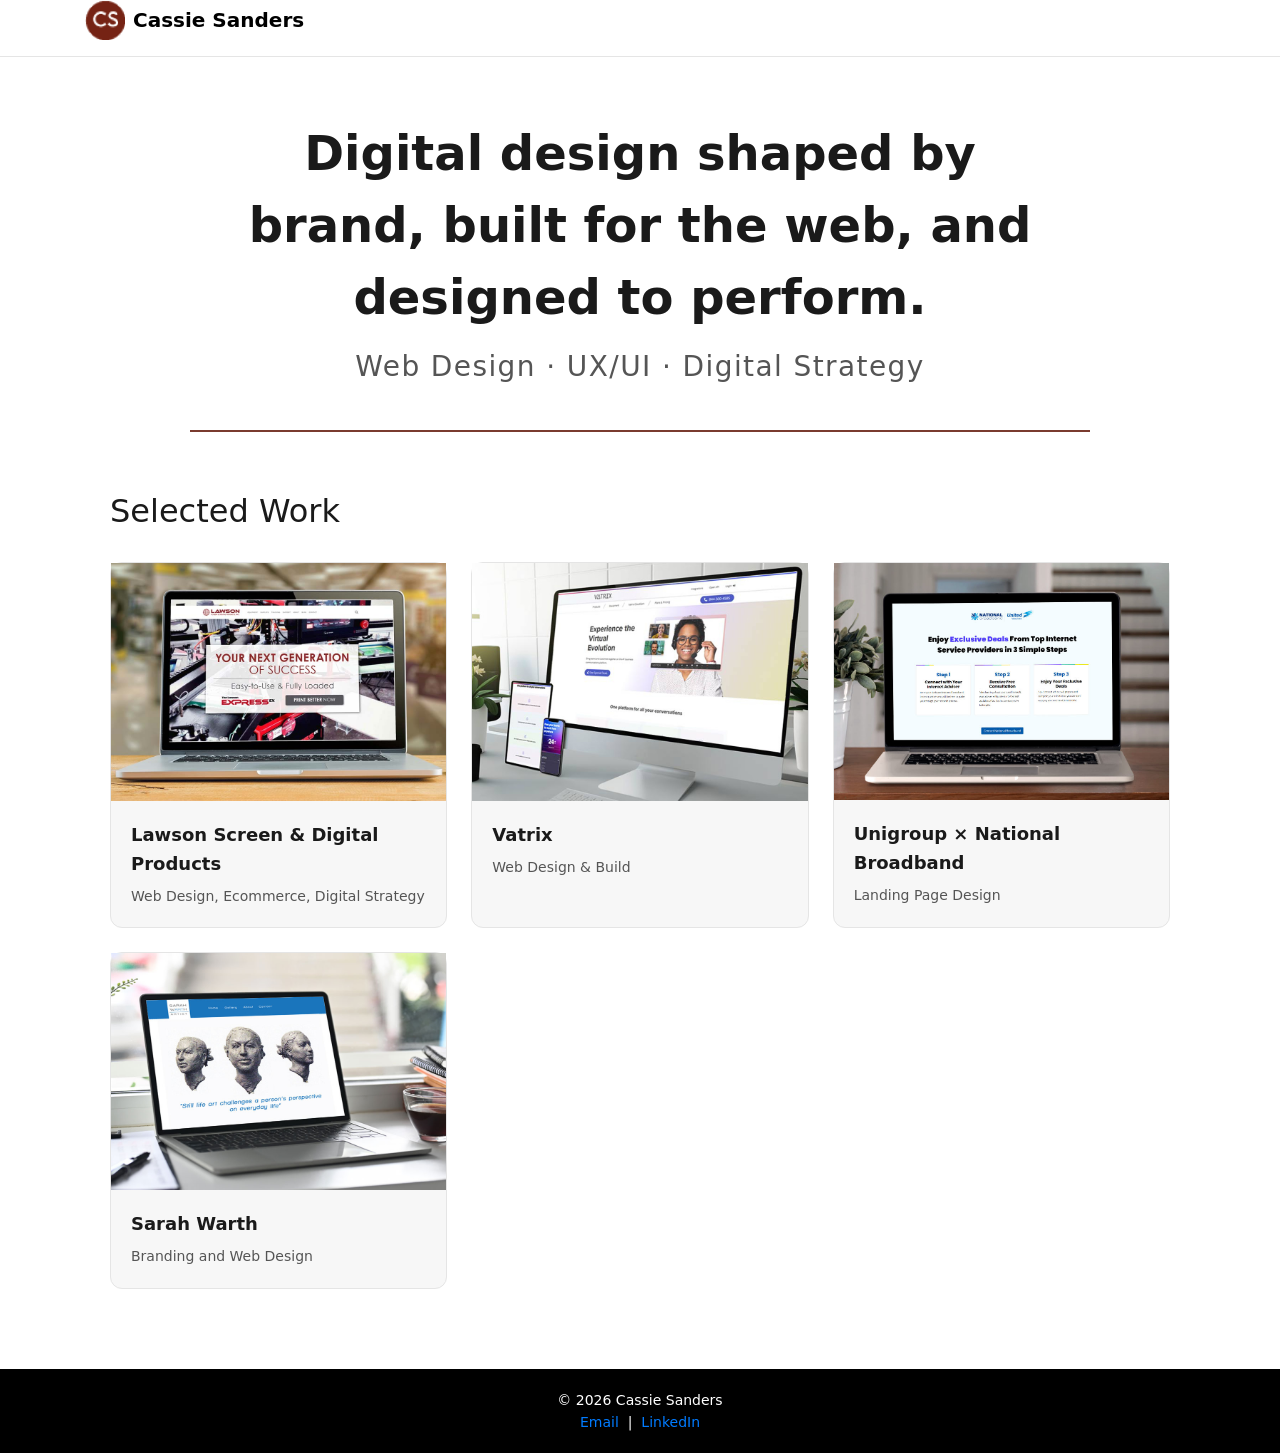
==== index.html @ 9bb44ce7 "Update index.html" ====
<!DOCTYPE html>
<html lang="en">
<head>
<meta charset="UTF-8">
<meta name="description" content="Cassie Sanders' Portfolio">
<meta name="keywords" content="Web design, graphic design">
<meta name="author" content="Cassandra Sanders">
<meta name="viewport" content="width=device-width, initial-scale=1.0">

<title>Cassie Sanders' Portfolio</title>
<link rel="icon" type="image/x-icon" href="favicon.ico">
<link rel="stylesheet" href="https://stackpath.bootstrapcdn.com/bootstrap/4.3.1/css/bootstrap.min.css">
<link rel="stylesheet" href="css/global.css">

  

<style>
  :root {
    --text: #1a1a1a;
    --subtle: #555;
    --accent: #7a3b2f;
    --bg: #ffffff;
    --card-bg: #f7f7f7;
    --border: #e5e5e5;
    --footer-bg: #000000;
    --footer-text: #ffffff;
    --radius: 12px;
    --font: system-ui, -apple-system, BlinkMacSystemFont, "Segoe UI", sans-serif;
  }

  body {
    margin: 0;
    font-family: var(--font);
    background: var(--bg);
    color: var(--text);
    line-height: 1.6;
  }
  a span.brand-name {
    color: black;
    font-size: 20px;
    font-weight: 600;
}

  /* Hero */
  .hero {
    max-width: 900px;
    margin: 60px auto;
    text-align: center;
    padding: 0 20px;
    border-bottom: 2px double #7a3b2f;
  }

  .tagline {
    font-size: 3rem;
    line-height:1.5;
    font-weight: 600;
    margin-bottom: 12px;
  }

  .titles {
    font-size: 1.75rem;
    color: var(--subtle);
    letter-spacing: 0.05em;
    margin-bottom:40px;
  }

  /* Work Section */
  .work-section {
    max-width: 1100px;
    margin: 60px auto;
    padding: 0 20px;
  }

  .work-text{ padding: 20px;}

  .work-grid {
    display: grid;
    grid-template-columns: repeat(auto-fit, minmax(260px, 1fr));
    gap: 24px;
    margin-top: 32px;
  }

  .responsive-img{display:inline-block;
                  width:100%;
                  height:auto;}
  .work-card {
    background: var(--card-bg);
    border: 1px solid var(--border);
    border-radius: var(--radius);
    text-decoration: none;
    color: var(--text);
    transition: 0.2s ease;
  }

  .work-card:hover {
    transform: translateY(-4px);
    box-shadow: 0 6px 18px rgba(0,0,0,0.08);
  }

  .work-title {
    font-size: 18px;
    font-weight: 600;
    margin-bottom: 6px;
  }

  .work-role {
    font-size: 14px;
    color: var(--subtle);
  }

  /* Footer */
  footer {
    background: var(--footer-bg);
    color: var(--footer-text);
    text-align: center;
    padding: 20px;
    margin-top: 80px;
    font-size: 14px;
  }

  html, body {
  height: 100%;
}

html, body {
  height: 100%;
}



</style>

<script src="js/header.js" defer></script>
<script src="js/footer.js" defer></script>
</head>

<body>

 <header-component></header-component>

<section class="hero">
  <h1 class="tagline">
    Digital design shaped by brand, built for the web, and designed to perform.
  </h1>
  <p class="titles">Web Design · UX/UI · Digital Strategy</p>
</section>

<section class="work-section">
  <h2>Selected Work</h2>

  <div class="work-grid">

    <a href="lawsonsp.html" class="work-card">
      <div class="work-img"><img class="responsive-img" alt="lawson-cover-photo" src="images/lawson_cover_photo.jpg"></div>
      <div class="work-text">
      <div class="work-title">Lawson Screen & Digital Products</div>
      <div class="work-role">Web Design, Ecommerce, Digital Strategy</div>
      </div>
    </a>

    <a href="vatrix.html" class="work-card">
      <div class="work-img"><img class="responsive-img" alt="vatrix-cover-photo" src="images/vatrix_responsive_enivornment3.jpg"></div>
      <div class="work-text">
      <div class="work-title">Vatrix</div>
      <div class="work-role">Web Design & Build</div>
          </div>
    </a>

    <a href="unigroup.html" class="work-card">
      <div class="work-img"><img class="responsive-img" alt="unigroup-cover-photo" src="images/unigroup_hero.jpg"></div>
      <div class="work-text">
      <div class="work-title">Unigroup × National Broadband</div>
      <div class="work-role">Landing Page Design</div>
          </div>
    </a>

    <a href="swarth.html" class="work-card">
     
      <div class="work-img"><img class="responsive-img" alt="swarth-cover-photo" src="images/swarth_hero.jpg"></div>
       <div class="work-text">
      <div class="work-title">Sarah Warth</div>
      <div class="work-role">Branding and Web Design</div>
      </div>
    </a>

  </div>
</section>

<footer-component></footer-component>

<!-- Bootstrap 4 JS-->
<script src="https://code.jquery.com/jquery-3.2.1.slim.min.js" integrity="sha384-KJ3o2DKtIkvYIK3UENzmM7KCkRr/rE9/Qpg6aAZGJwFDMVNA/GpGFF93hXpG5KkN" crossorigin="anonymous"></script>
<script src="https://cdn.jsdelivr.net/npm/popper.js@1.12.9/dist/umd/popper.min.js" integrity="sha384-ApNbgh9B+Y1QKtv3Rn7W3mgPxhU9K/ScQsAP7hUibX39j7fakFPskvXusvfa0b4Q" crossorigin="anonymous"></script>
<script src="https://cdn.jsdelivr.net/npm/bootstrap@4.0.0/dist/js/bootstrap.min.js" integrity="sha384-JZR6Spejh4U02d8jOt6vLEHfe/JQGiRRSQQxSfFWpi1MquVdAyjUar5+76PVCmYl" crossorigin="anonymous"></script>
<!--End Bootstrap 4 JS-->
</body>



</html>
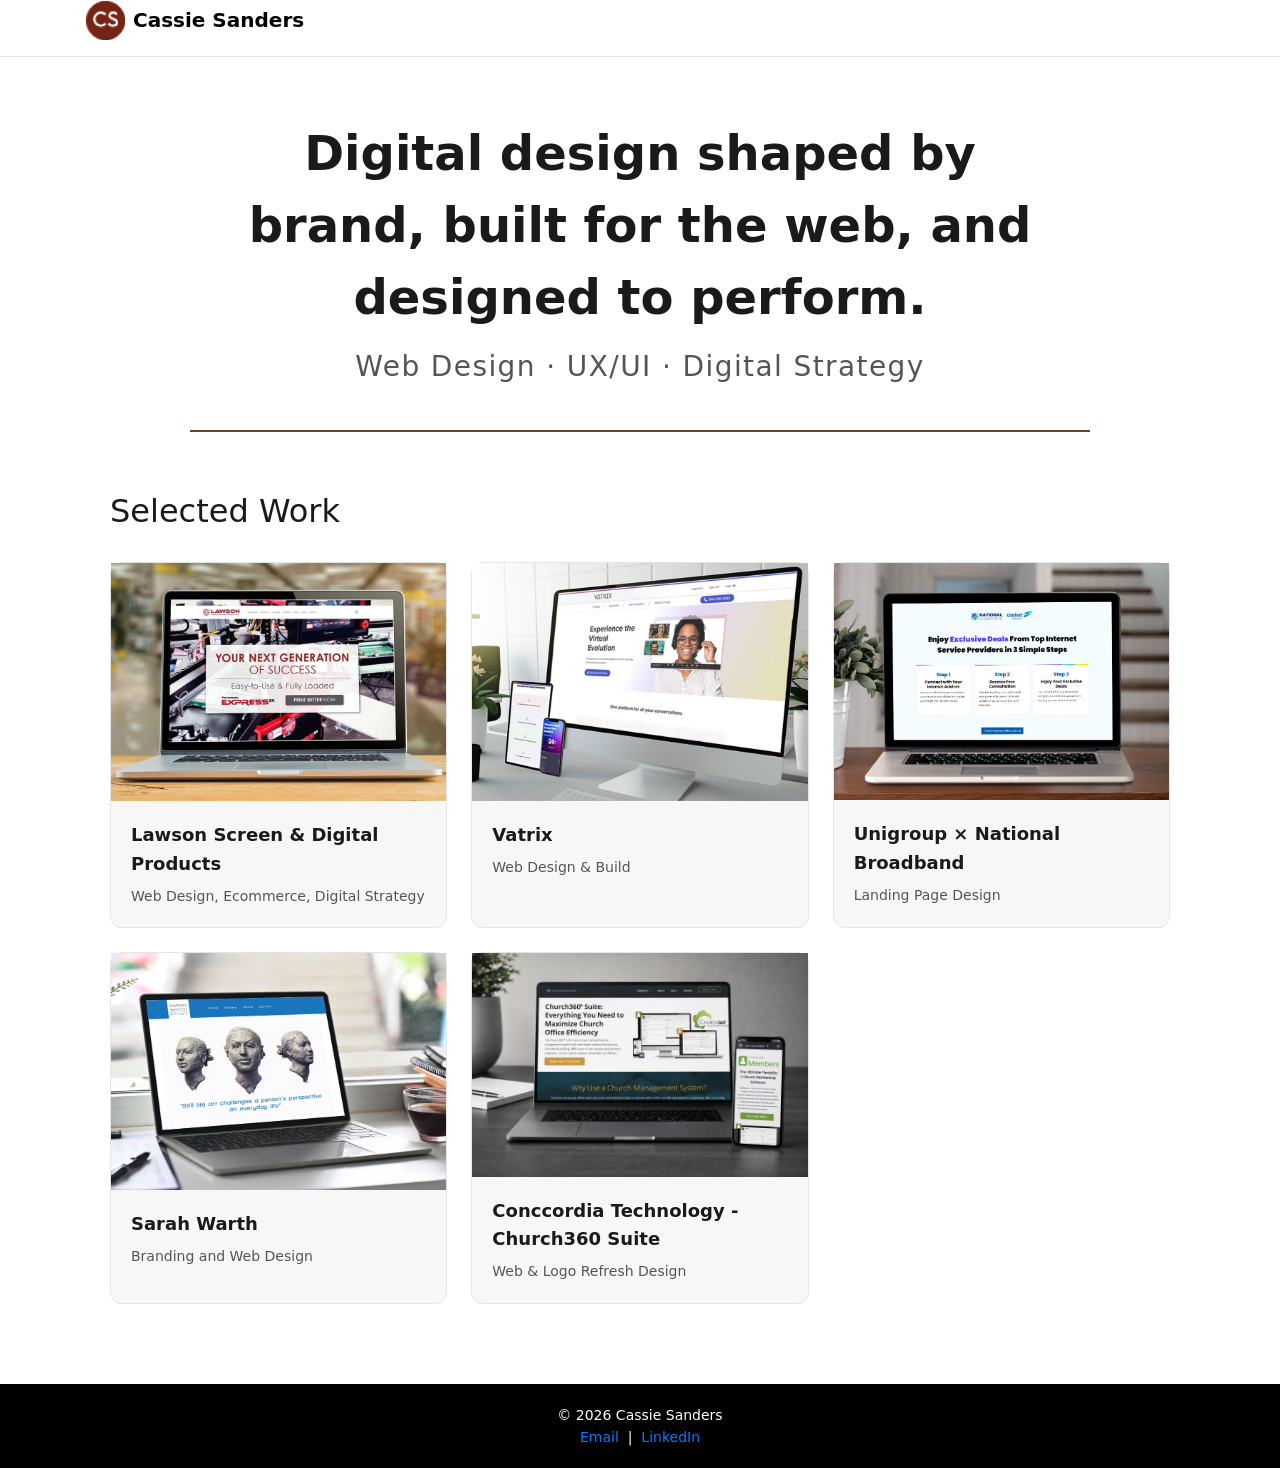
==== commit b2343a63: "Update index.html" ====
--- a/index.html
+++ b/index.html
@@ -183,6 +183,15 @@
       </div>
     </a>
 
+        <a href="concordiatechnology.html" class="work-card">
+     
+      <div class="work-img"><img class="responsive-img" alt="swarth-cover-photo" src="images/church360/church360_cover.png"></div>
+       <div class="work-text">
+      <div class="work-title">Conccordia Technology - Church360 Suite</div>
+      <div class="work-role">Web & Logo Refresh Design</div>
+      </div>
+    </a>
+
   </div>
 </section>
 
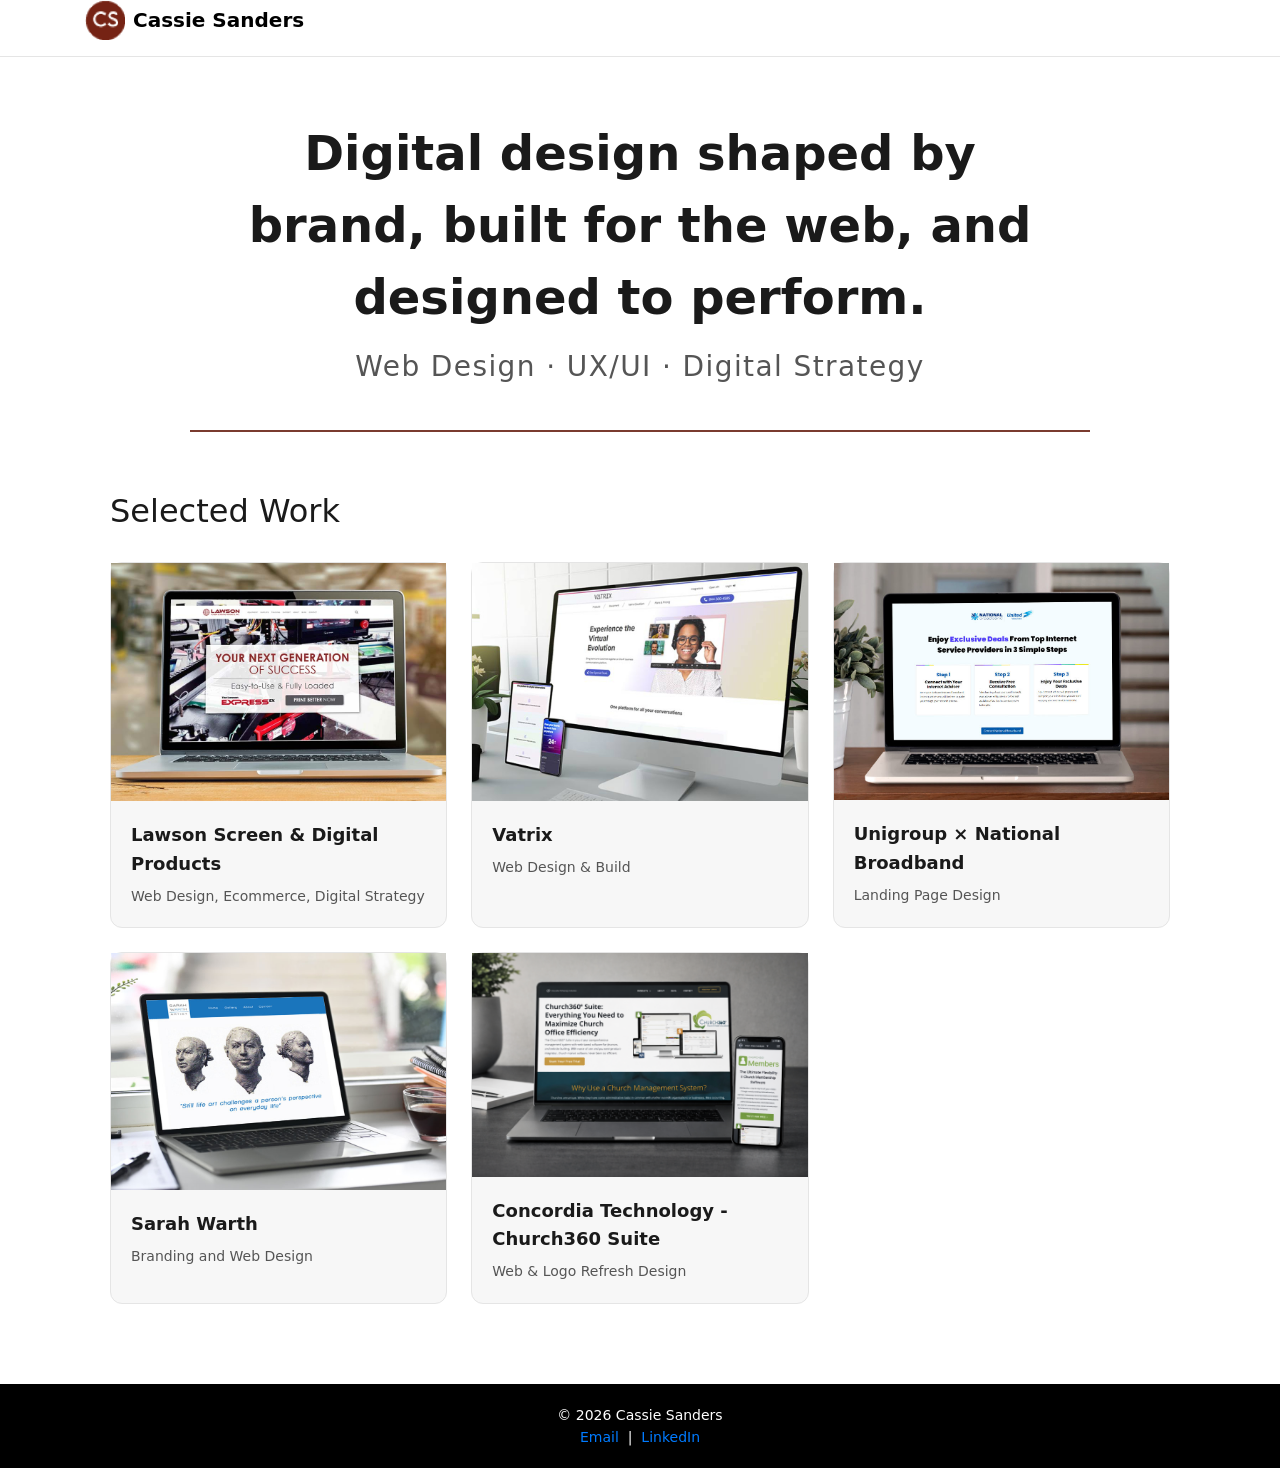
==== commit 1349cc6c: "Update index.html" ====
--- a/index.html
+++ b/index.html
@@ -187,7 +187,7 @@
      
       <div class="work-img"><img class="responsive-img" alt="swarth-cover-photo" src="images/church360/church360_cover.png"></div>
        <div class="work-text">
-      <div class="work-title">Conccordia Technology - Church360 Suite</div>
+      <div class="work-title">Concordia Technology - Church360 Suite</div>
       <div class="work-role">Web & Logo Refresh Design</div>
       </div>
     </a>
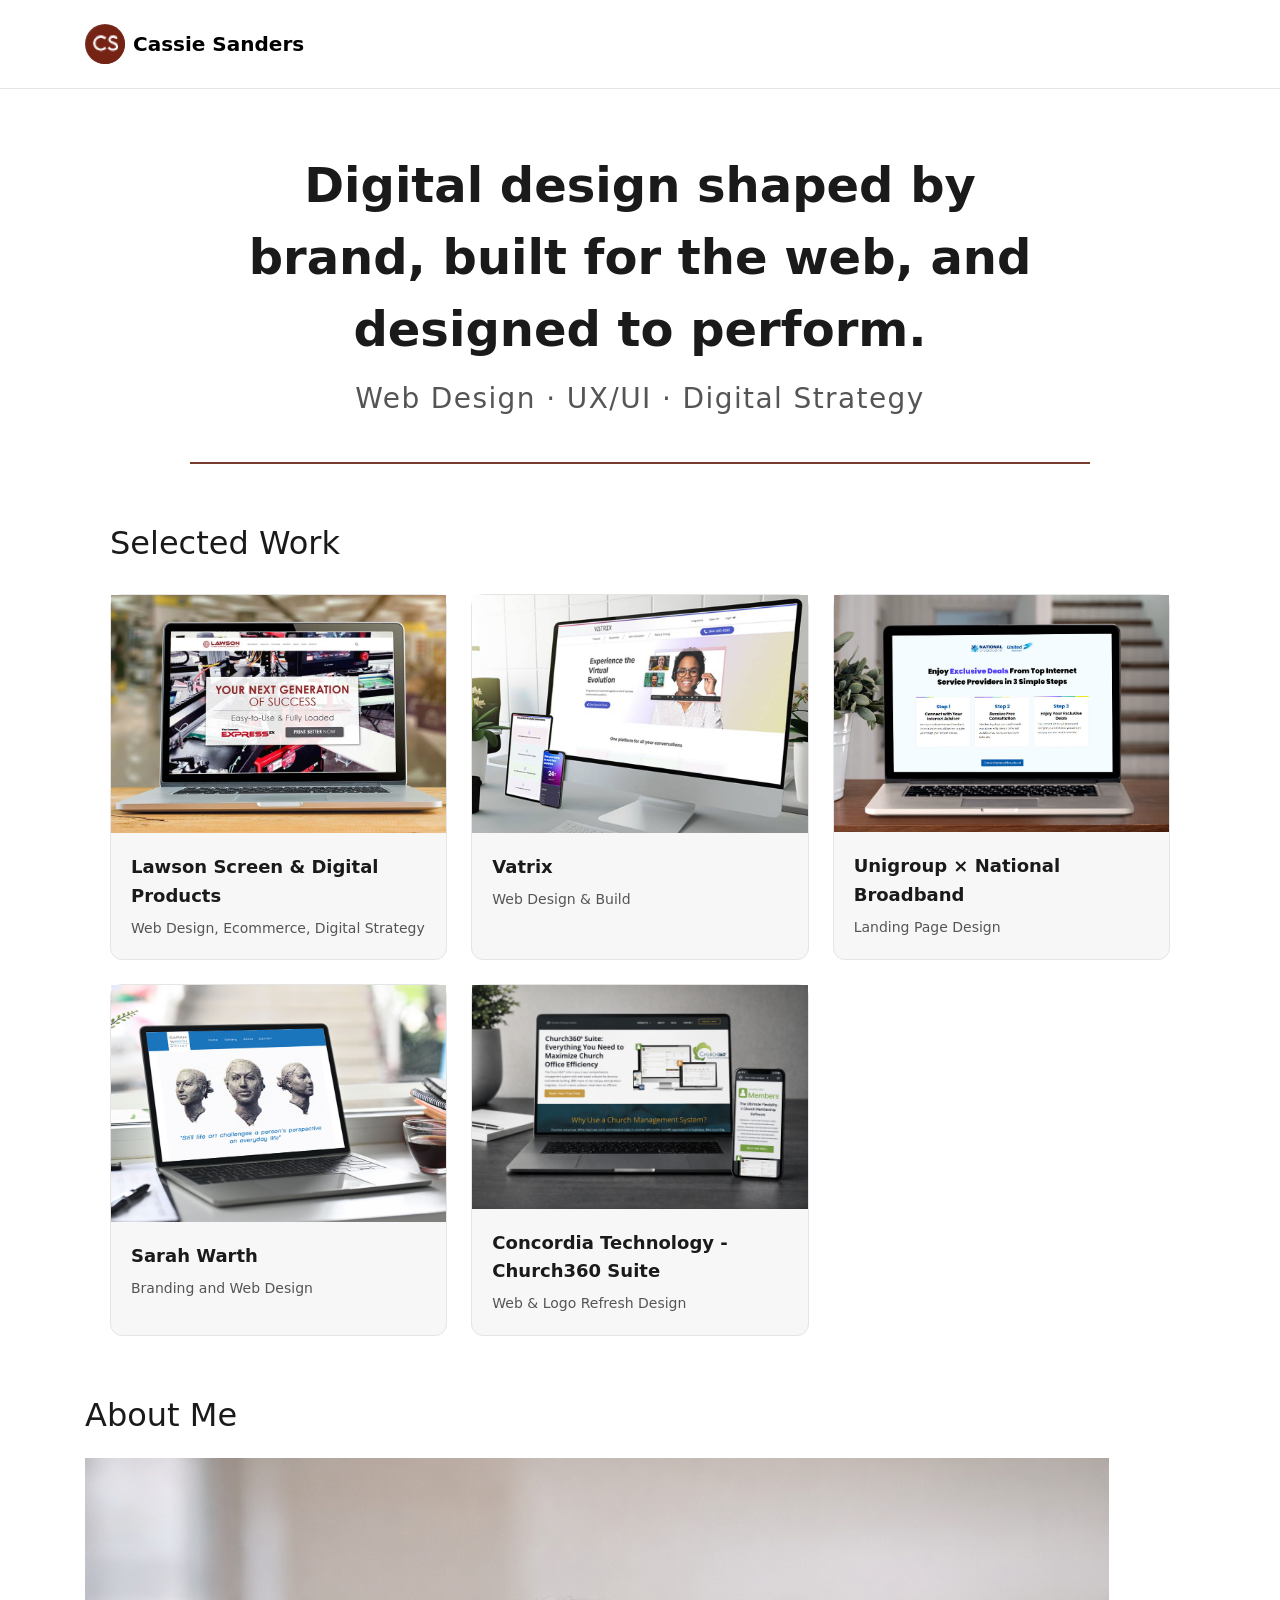
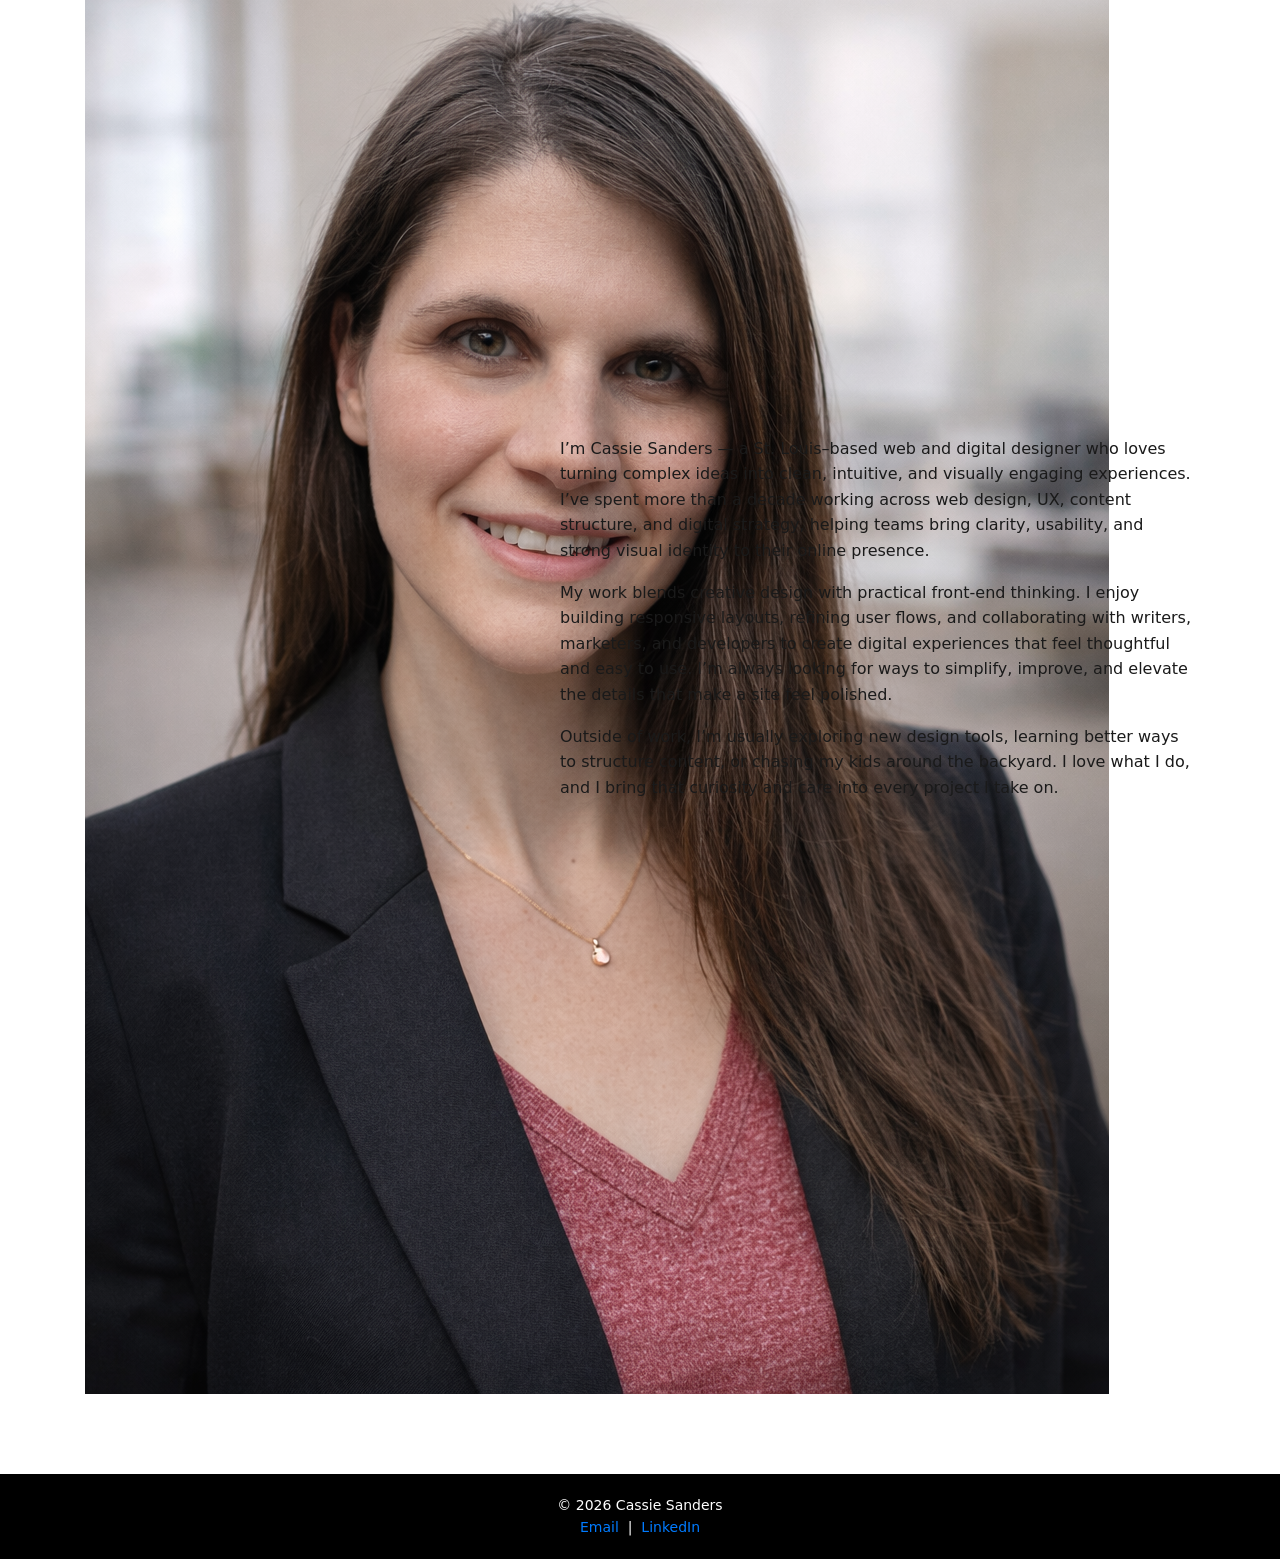
==== commit 8dccbba9: "Update index.html" ====
--- a/index.html
+++ b/index.html
@@ -195,6 +195,33 @@
   </div>
 </section>
 
+  <section id="about-me" class="about-section">
+  <div class="container">
+    <h2>About Me</h2>
+
+    <div class="row align-items-center mt-4">
+      <div class="col-12 col-md-5 mb-4 mb-md-0">
+        <img src="images/sanders_photo.png" alt="Cassie Sanders" class="about-photo">
+      </div>
+
+      <div class="col-12 col-md-7">
+        <p>
+          I’m Cassie Sanders — a St. Louis–based web and digital designer who loves turning complex ideas into clean, intuitive, and visually engaging experiences. I’ve spent more than a decade working across web design, UX, content structure, and digital strategy, helping teams bring clarity, usability, and strong visual identity to their online presence.
+        </p>
+
+        <p>
+          My work blends creative design with practical front‑end thinking. I enjoy building responsive layouts, refining user flows, and collaborating with writers, marketers, and developers to create digital experiences that feel thoughtful and easy to use. I’m always looking for ways to simplify, improve, and elevate the details that make a site feel polished.
+        </p>
+
+        <p>
+          Outside of work, I’m usually exploring new design tools, learning better ways to structure content, or chasing my kids around the backyard. I love what I do, and I bring that curiosity and care into every project I take on.
+        </p>
+      </div>
+    </div>
+  </div>
+</section>
+
+
 <footer-component></footer-component>
 
 <!-- Bootstrap 4 JS-->
--- a/css/global.css
+++ b/css/global.css
@@ -0,0 +1,85 @@
+/* ============================
+   GLOBAL HEADER
+   ============================ */
+
+header.global-header {
+  background: var(--bg);
+  border-bottom: 1px solid var(--border);
+  padding: 24px 32px;
+}
+
+/* Brand container */
+.brand {
+  display: flex;
+  align-items: center;
+  text-decoration: none;
+  color: var(--text);
+}
+a span.brand-name {
+    color: black;
+    font-size: 20px;
+    font-weight: 600;}
+
+
+.brand-logo .full-image {
+    display: block;
+    width: 100%;
+    max-width: 40px;
+}
+
+/* Circle logo container */
+.brand-logo {
+  width: 40px;
+  height: 40px;
+  border-radius: 50%;
+  background: var(--accent);
+  display: flex;
+  align-items: center;
+  justify-content: center;
+  overflow: hidden; /* ensures PNG fits cleanly */
+  margin-right: 12px; /* replaces gap (Bootstrap 4 safe) */
+}
+
+/* Logo image inside circle */
+.brand-logo img {
+  width: 100%;
+  height: 100%;
+  object-fit: cover;
+}
+
+/* Name text */
+a span.brand-name {
+  font-size: 18px;
+  font-weight: 600;
+  color: var(--text);
+}
+
+
+/* --- BUTTONS --- */
+.case-nav .btn {
+  padding: 12px 24px;
+  font-size: 1rem;
+  border-radius: 8px;
+  font-weight: 600;
+}
+
+.case-nav .btn-primary {
+  background-color: var(--accent);
+  border-color: var(--accent);
+}
+
+.case-nav .btn-primary:hover {
+  background-color: #5f2e24;
+  border-color: #5f2e24;
+}
+
+.case-nav .btn-outline-secondary {
+  color: var(--subtle);
+  border-color: var(--border);
+}
+
+.case-nav .btn-outline-secondary:hover {
+  background-color: var(--card-bg);
+}
+
+
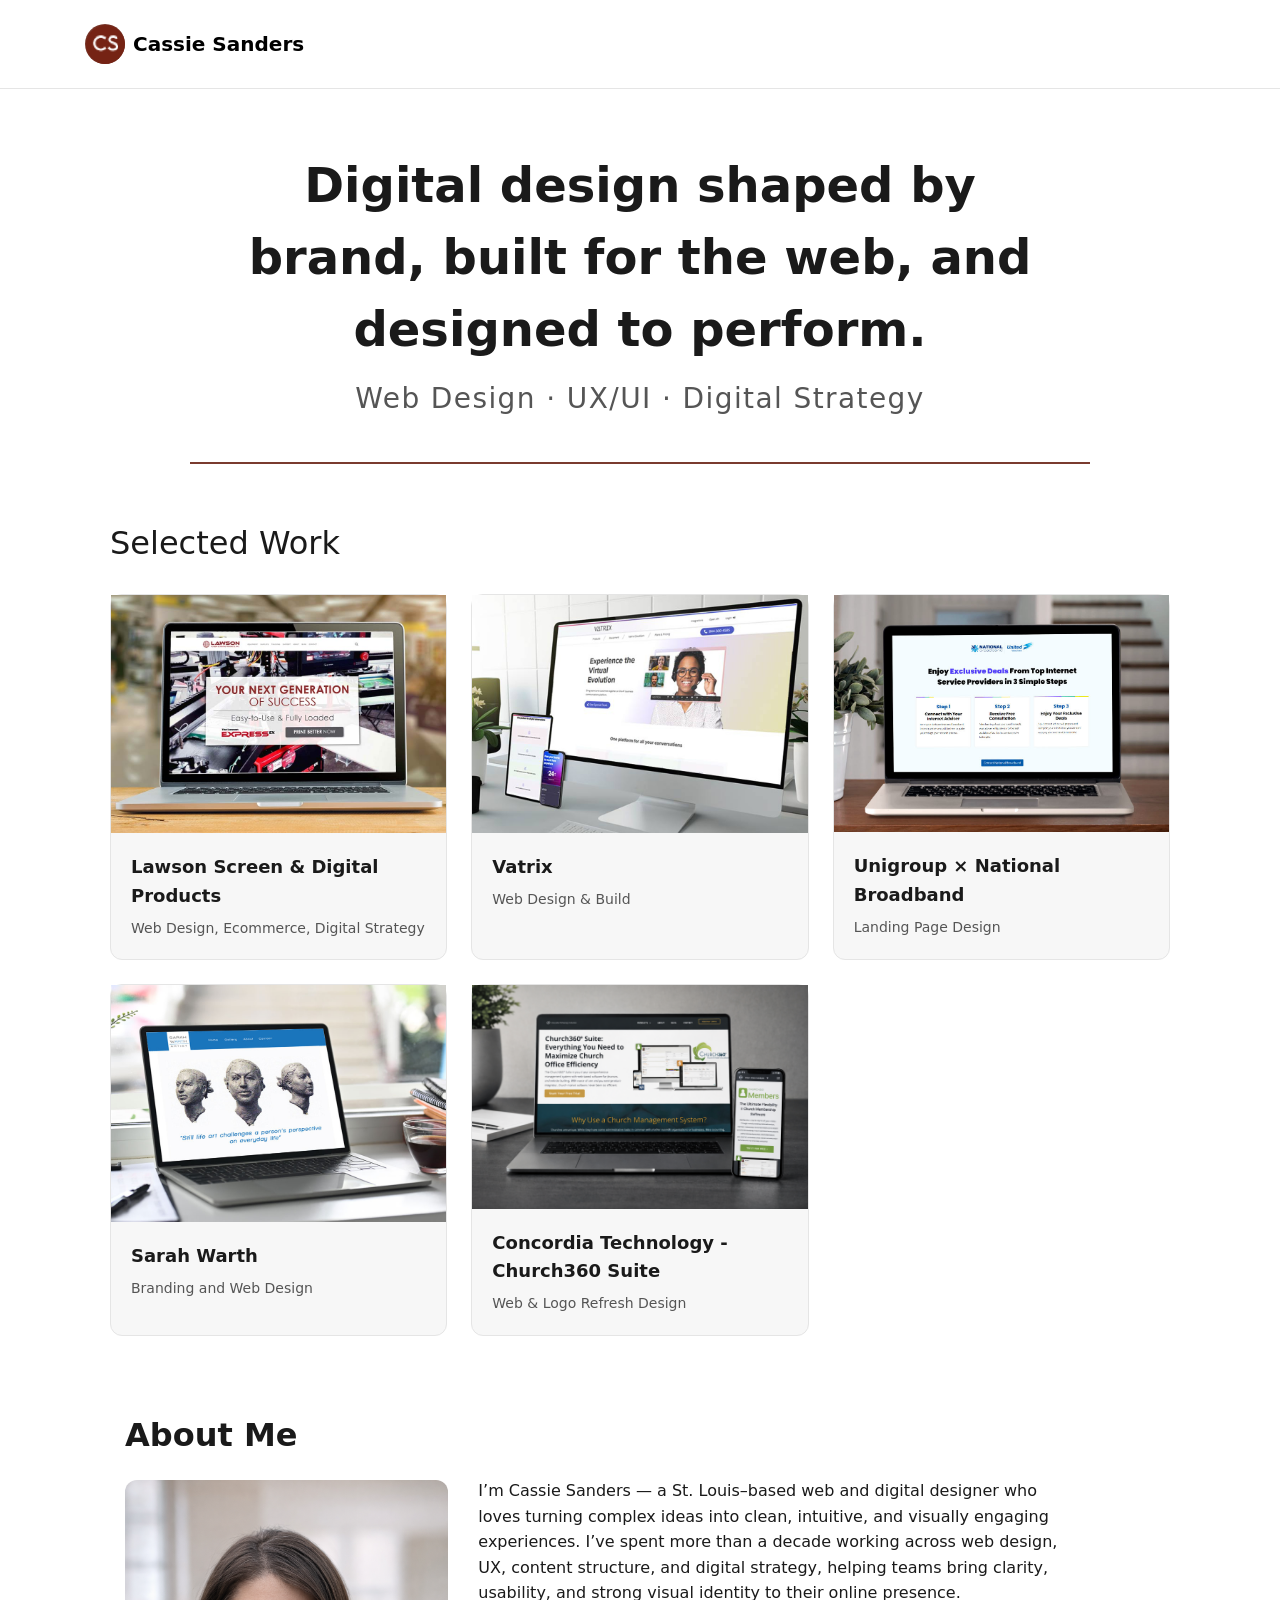
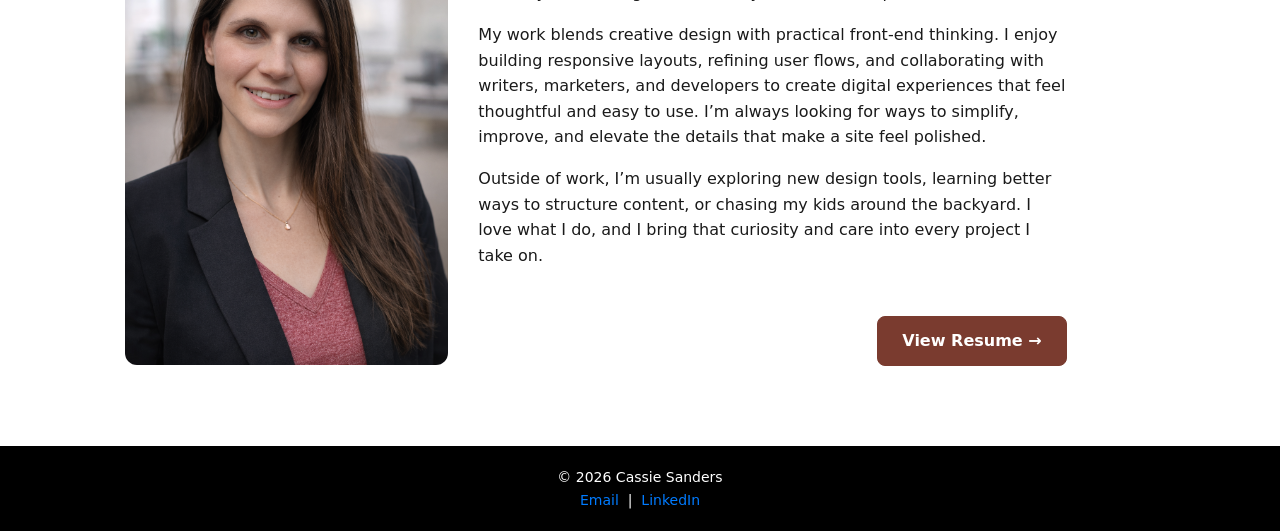
==== commit ecc1ac2e: "Update index.html" ====
--- a/index.html
+++ b/index.html
@@ -198,24 +198,29 @@
   <section id="about-me" class="about-section">
   <div class="container">
     <h2>About Me</h2>
-
     <div class="row align-items-center mt-4">
-      <div class="col-12 col-md-5 mb-4 mb-md-0">
+      <div class="col-12 col-md-4 mb-4 mb-md-0">
         <img src="images/sanders_photo.png" alt="Cassie Sanders" class="about-photo">
       </div>
 
       <div class="col-12 col-md-7">
+        <p>I’m Cassie Sanders — a St. Louis–based web and digital designer who loves turning complex ideas into clean, intuitive, and visually engaging experiences. 
+          I’ve spent more than a decade working across web design, UX, content structure, and digital strategy, helping teams bring clarity, usability, and strong visual identity to their online presence.
+        </p>
         <p>
-          I’m Cassie Sanders — a St. Louis–based web and digital designer who loves turning complex ideas into clean, intuitive, and visually engaging experiences. I’ve spent more than a decade working across web design, UX, content structure, and digital strategy, helping teams bring clarity, usability, and strong visual identity to their online presence.
+          My work blends creative design with practical front‑end thinking. I enjoy building responsive layouts, refining user flows, and collaborating with writers, marketers, and developers to create digital experiences that feel thoughtful and easy to use. 
+          I’m always looking for ways to simplify, improve, and elevate the details that make a site feel polished.
         </p>
-
-        <p>
-          My work blends creative design with practical front‑end thinking. I enjoy building responsive layouts, refining user flows, and collaborating with writers, marketers, and developers to create digital experiences that feel thoughtful and easy to use. I’m always looking for ways to simplify, improve, and elevate the details that make a site feel polished.
-        </p>
-
         <p>
           Outside of work, I’m usually exploring new design tools, learning better ways to structure content, or chasing my kids around the backyard. I love what I do, and I bring that curiosity and care into every project I take on.
         </p>
+
+         <div class="case-nav d-flex justify-content-between mt-5">
+  <span></span>
+  <a href="CSandersResume.pdf" class="btn btn-primary">View Resume →</a>
+</div>
+
+        
       </div>
     </div>
   </div>
--- a/css/global.css
+++ b/css/global.css
@@ -82,4 +82,24 @@
   background-color: var(--card-bg);
 }
 
+/* === About Section === */
+.about-section {
+  max-width: 1100px;
+  margin: 80px auto;
+  padding: 0 20px;
+}
 
+.about-section h2 {
+  font-size: 2rem;
+  font-weight: 600;
+  margin-bottom: 24px;
+}
+
+.about-photo {
+  width: 100%;
+  border-radius: var(--radius);
+  object-fit: cover;
+}
+
+
+
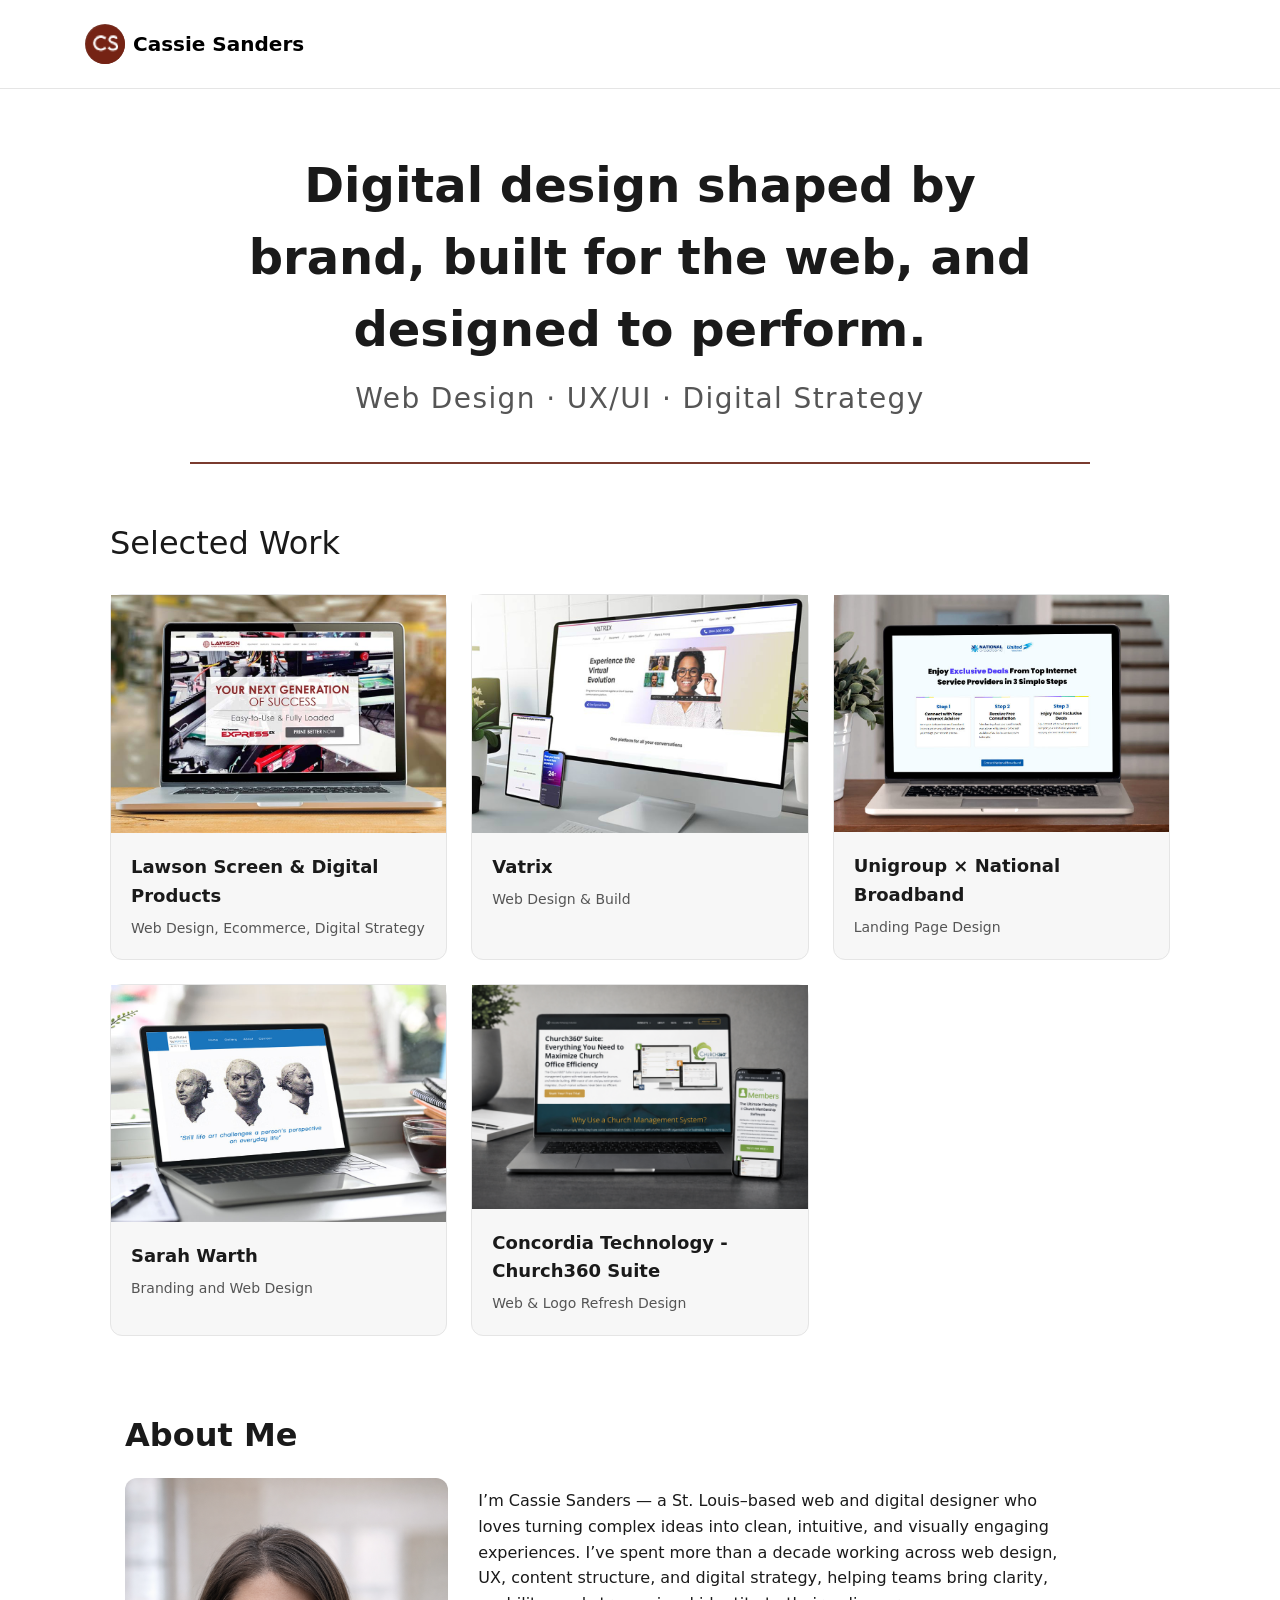
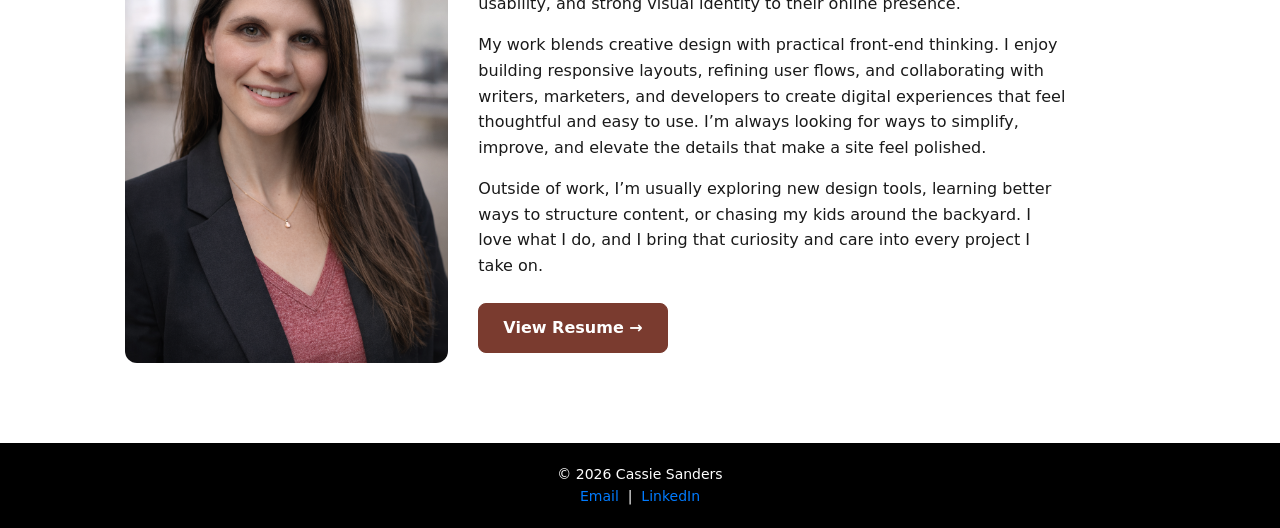
==== commit a0b06bc2: "Update index.html" ====
--- a/index.html
+++ b/index.html
@@ -215,9 +215,9 @@
           Outside of work, I’m usually exploring new design tools, learning better ways to structure content, or chasing my kids around the backyard. I love what I do, and I bring that curiosity and care into every project I take on.
         </p>
 
-         <div class="case-nav d-flex justify-content-between mt-5">
+         <div class="case-nav d-flex mt-4">
   <span></span>
-  <a href="CSandersResume.pdf" class="btn btn-primary">View Resume →</a>
+  <a href="CSandersResume.pdf" target="_blank" class="btn btn-primary">View Resume →</a>
 </div>
 
         
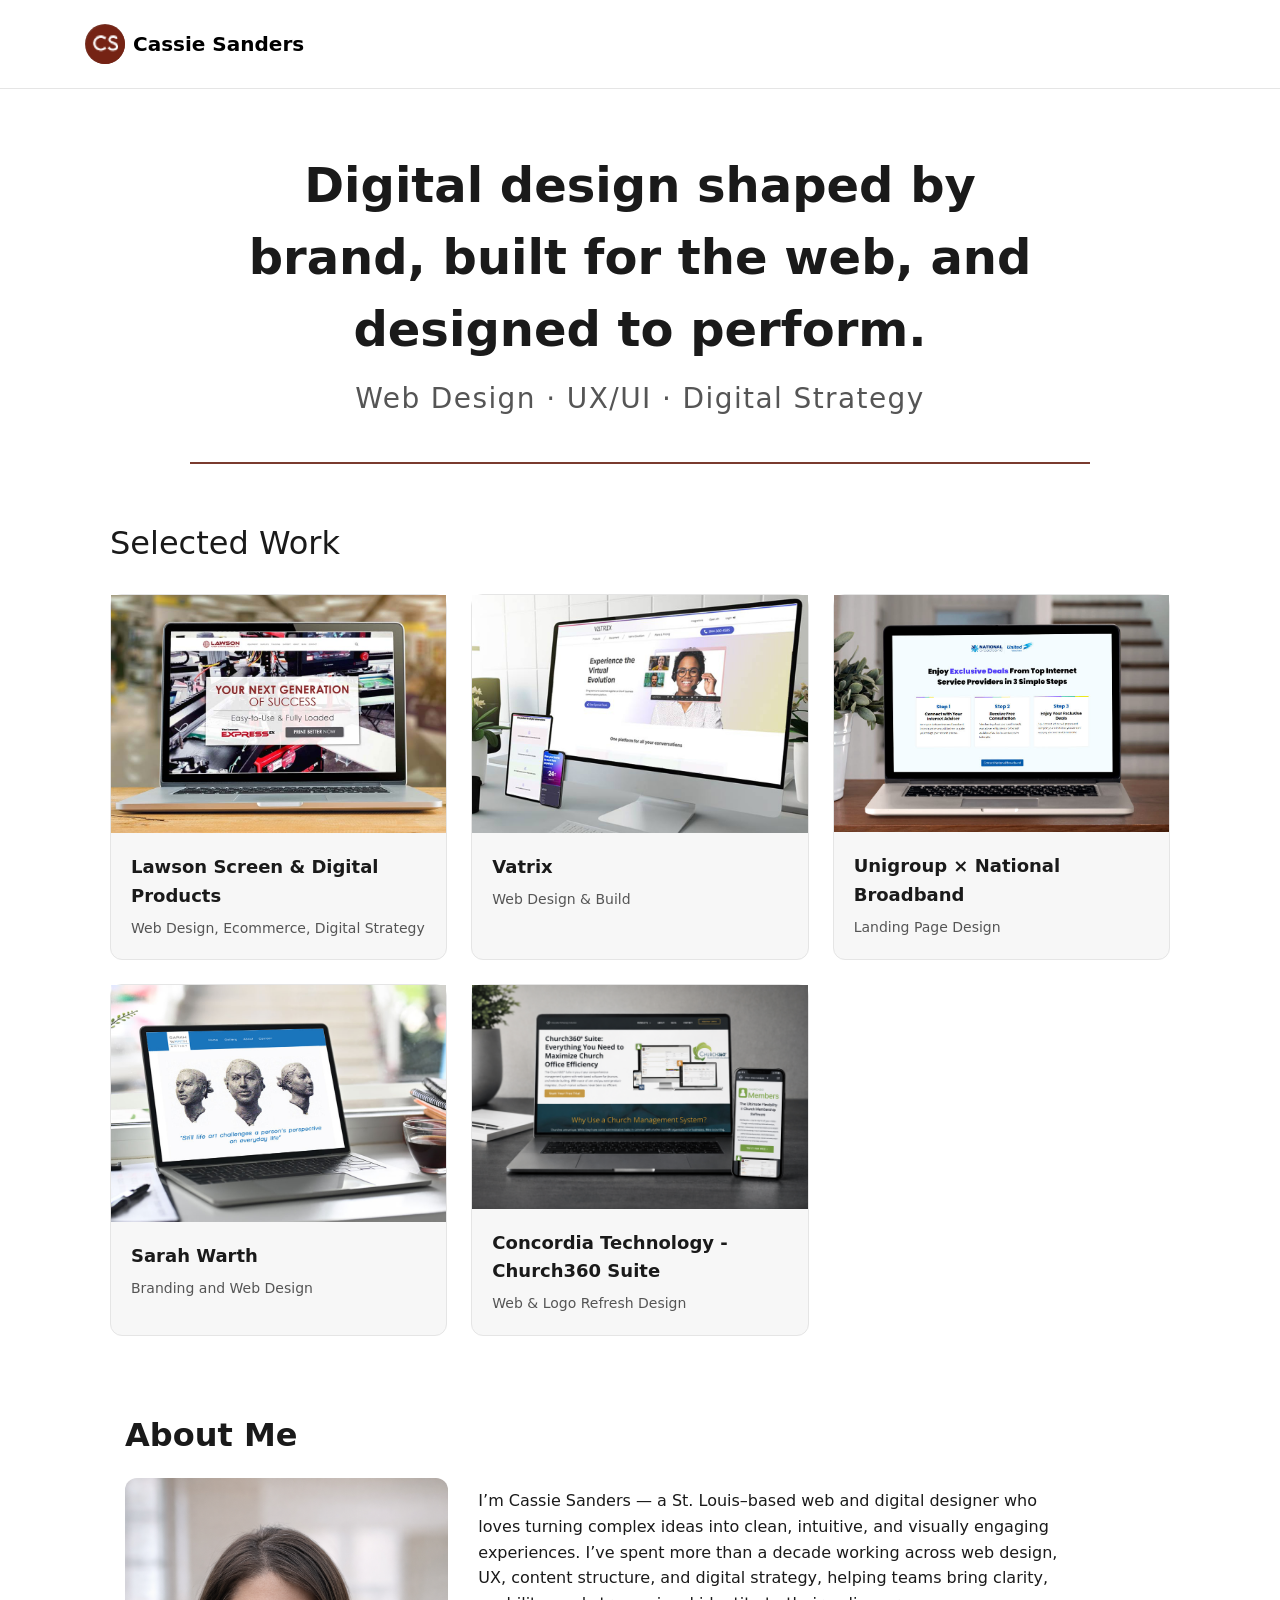
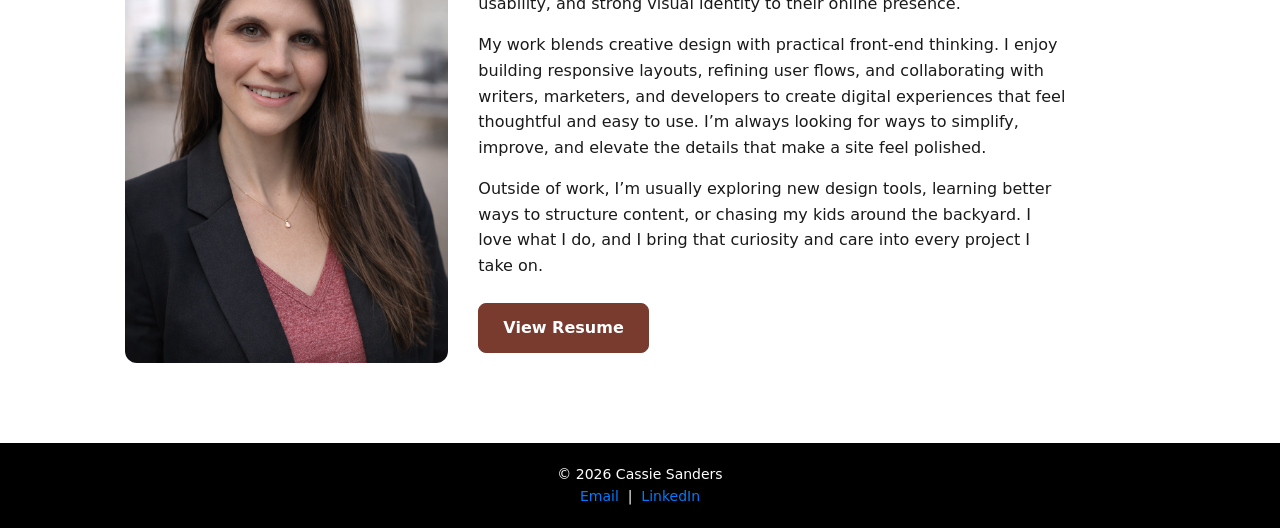
==== commit 6398c521: "Fix HTML encoding issues in index.html" ====
--- a/index.html
+++ b/index.html
@@ -217,7 +217,7 @@
 
          <div class="case-nav d-flex mt-4">
   <span></span>
-  <a href="CSandersResume.pdf" target="_blank" class="btn btn-primary">View Resume →</a>
+  <a href="CSandersResume.pdf" target="_blank" class="btn btn-primary">View Resume</a>
 </div>
 
         
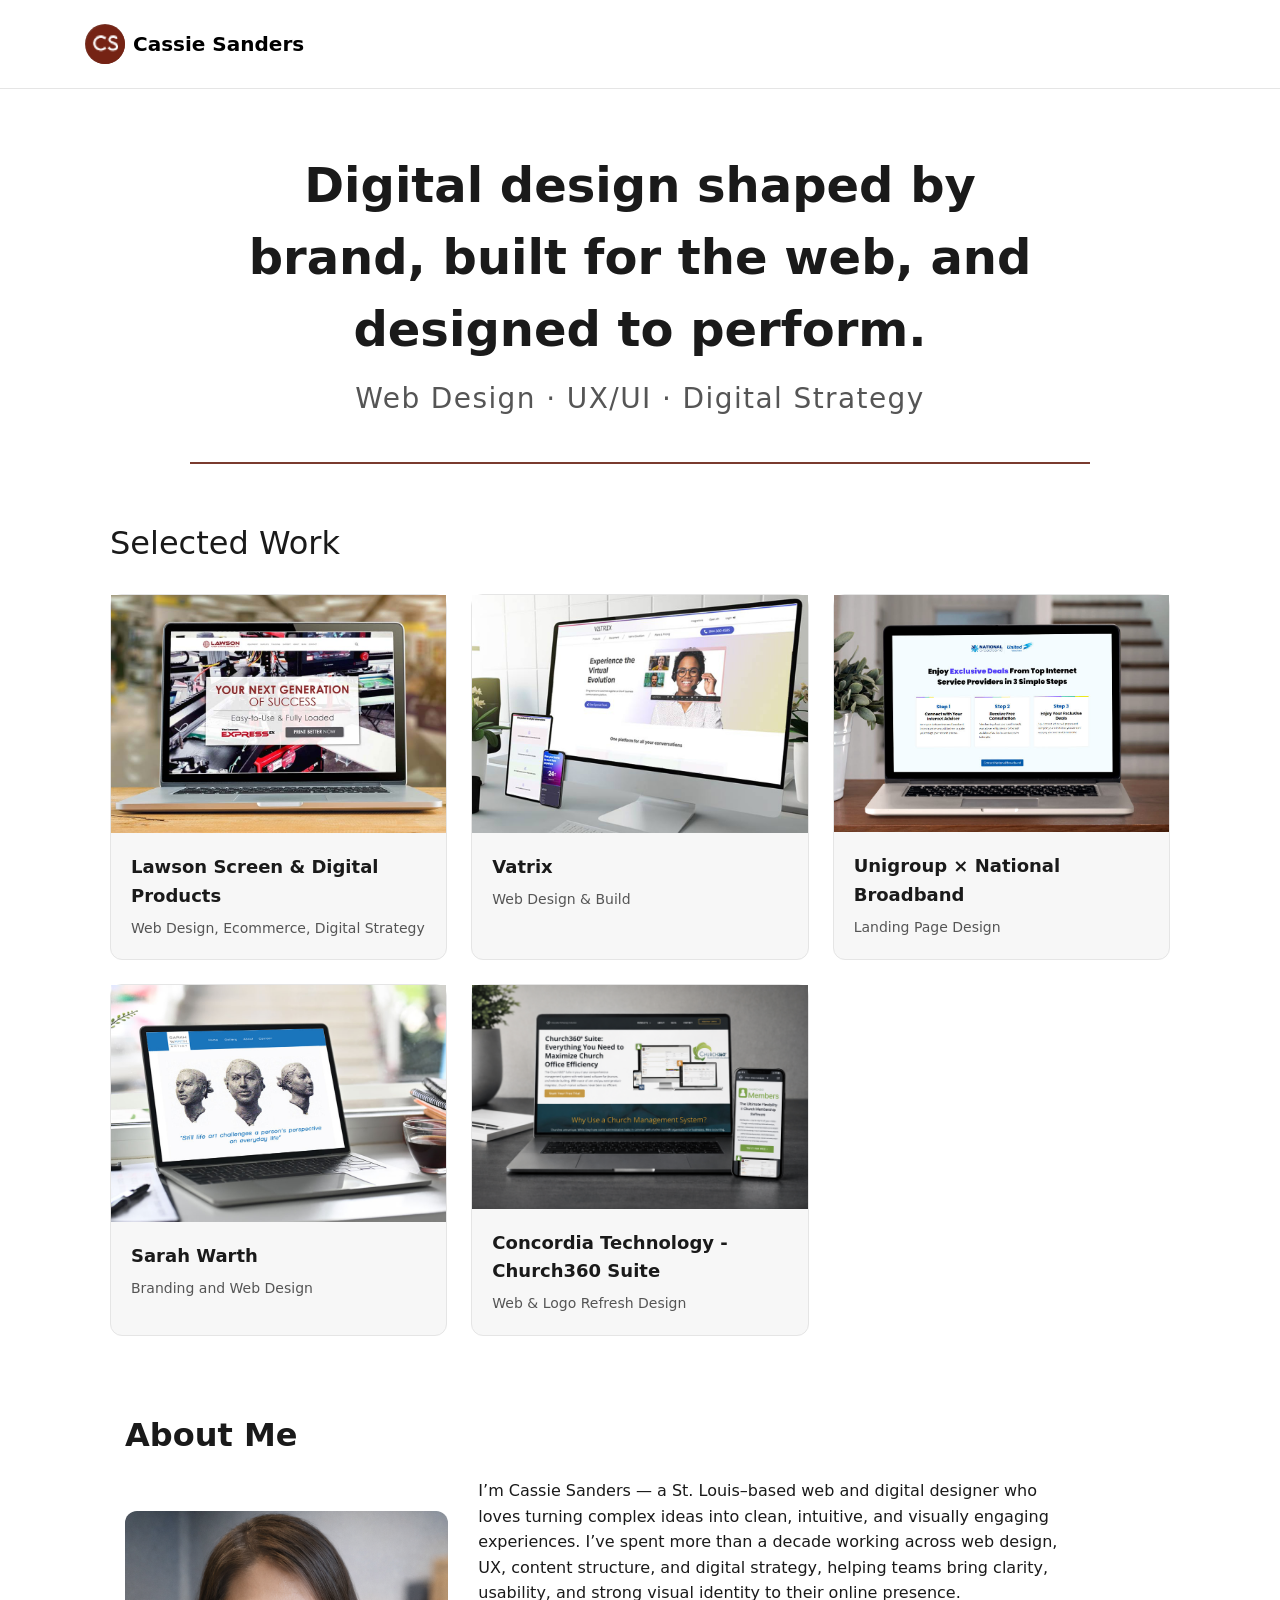
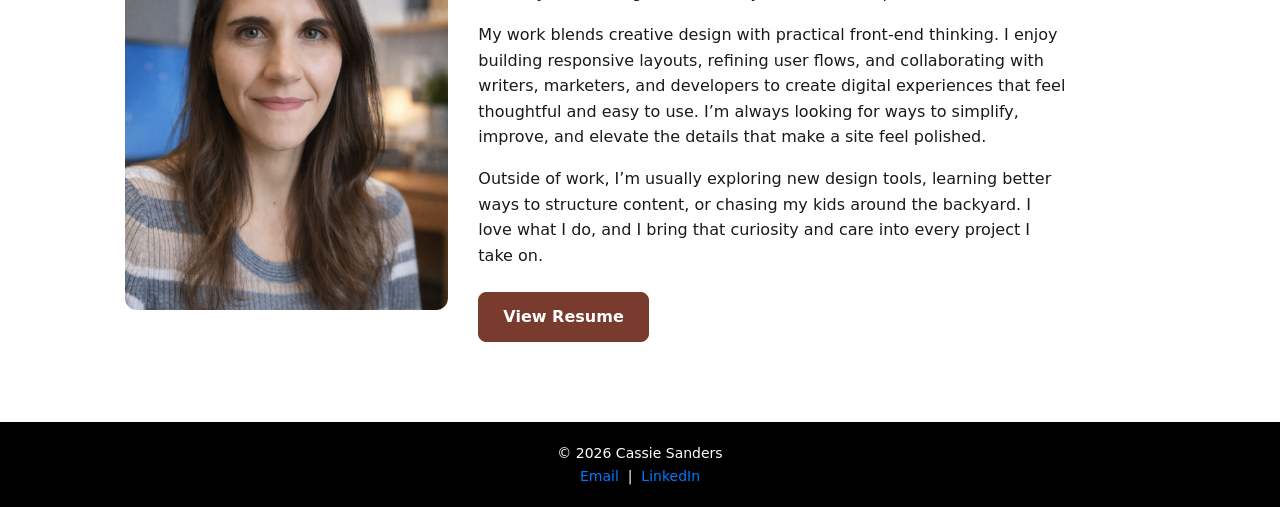
==== commit e80c9795: "Update index.html" ====
--- a/index.html
+++ b/index.html
@@ -200,7 +200,7 @@
     <h2>About Me</h2>
     <div class="row align-items-center mt-4">
       <div class="col-12 col-md-4 mb-4 mb-md-0">
-        <img src="images/sanders_photo.png" alt="Cassie Sanders" class="about-photo">
+        <img src="images/about_me_photo.png" alt="Cassie Sanders" class="about-photo">
       </div>
 
       <div class="col-12 col-md-7">
